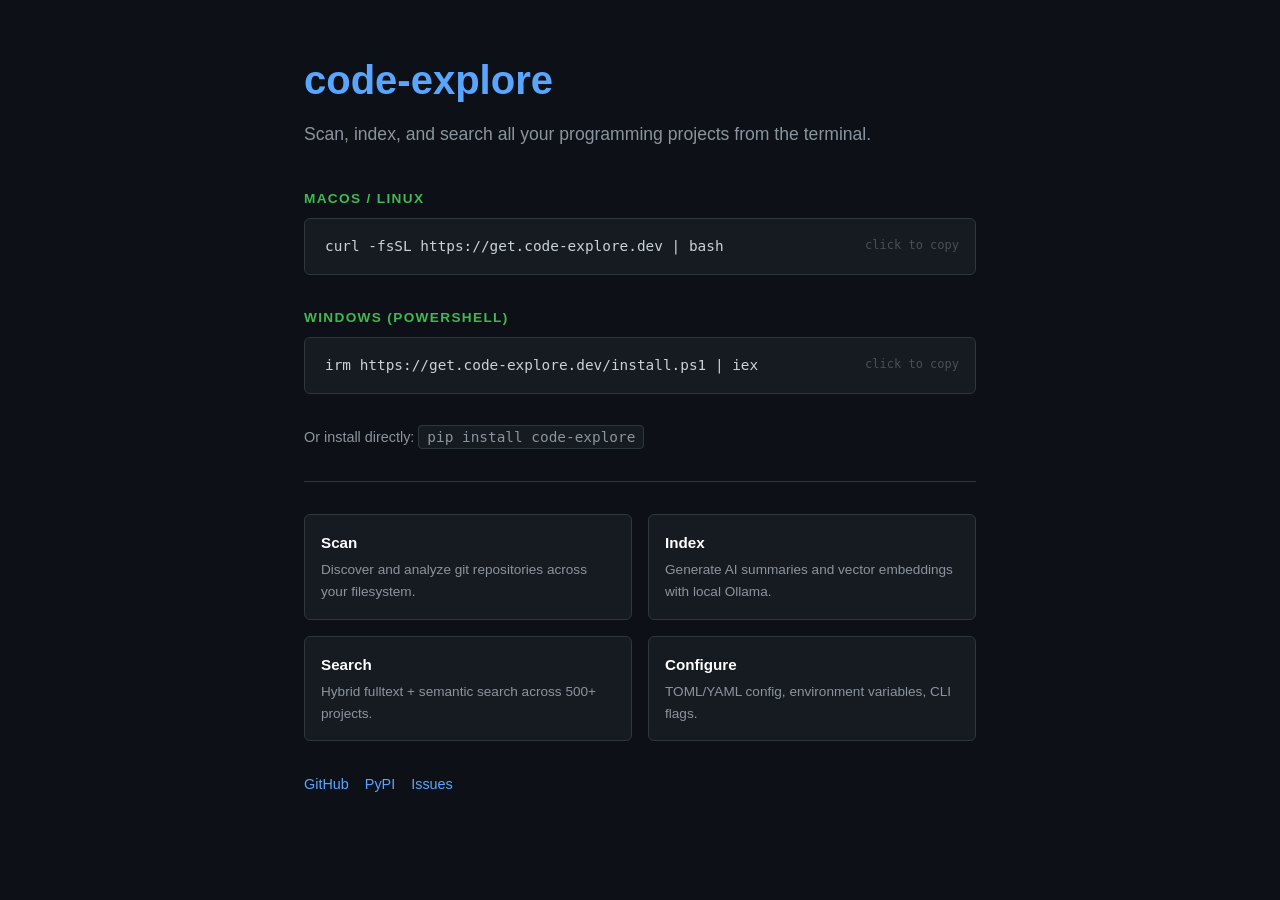
==== docs/index.html @ 653f6dc9 "feat: add install scripts and GitHub Pages landing page - install.sh: Unix installer (detects uv/pip" ====
<!DOCTYPE html>
<html lang="en">
<head>
    <meta charset="UTF-8">
    <meta name="viewport" content="width=device-width, initial-scale=1.0">
    <title>code-explore — Developer Knowledge Base CLI</title>
    <style>
        :root { --bg: #0d1117; --fg: #c9d1d9; --accent: #58a6ff; --green: #3fb950; --border: #30363d; --code-bg: #161b22; }
        * { margin: 0; padding: 0; box-sizing: border-box; }
        body { font-family: -apple-system, BlinkMacSystemFont, 'Segoe UI', Helvetica, Arial, sans-serif; background: var(--bg); color: var(--fg); line-height: 1.6; }
        .container { max-width: 720px; margin: 0 auto; padding: 3rem 1.5rem; }
        h1 { color: #fff; font-size: 2.5rem; margin-bottom: 0.5rem; }
        h1 span { color: var(--accent); }
        .tagline { color: #8b949e; font-size: 1.1rem; margin-bottom: 2.5rem; }
        .install-section { margin-bottom: 2rem; }
        .install-section h2 { color: var(--green); font-size: 0.85rem; text-transform: uppercase; letter-spacing: 0.1em; margin-bottom: 0.5rem; }
        .code-block { background: var(--code-bg); border: 1px solid var(--border); border-radius: 6px; padding: 1rem 1.25rem; font-family: 'SF Mono', 'Fira Code', monospace; font-size: 0.9rem; color: var(--fg); position: relative; cursor: pointer; transition: border-color 0.2s; }
        .code-block:hover { border-color: var(--accent); }
        .code-block::after { content: 'click to copy'; position: absolute; right: 1rem; top: 50%; transform: translateY(-50%); font-size: 0.75rem; color: #484f58; transition: color 0.2s; }
        .code-block:hover::after { color: var(--accent); }
        .code-block.copied::after { content: 'copied!'; color: var(--green); }
        .separator { border: none; border-top: 1px solid var(--border); margin: 2rem 0; }
        .features { display: grid; grid-template-columns: 1fr 1fr; gap: 1rem; margin-bottom: 2rem; }
        .feature { background: var(--code-bg); border: 1px solid var(--border); border-radius: 6px; padding: 1rem; }
        .feature h3 { color: #fff; font-size: 0.95rem; margin-bottom: 0.25rem; }
        .feature p { color: #8b949e; font-size: 0.85rem; }
        .links { display: flex; gap: 1rem; margin-top: 2rem; }
        .links a { color: var(--accent); text-decoration: none; font-size: 0.9rem; }
        .links a:hover { text-decoration: underline; }
        .pip { color: #8b949e; font-size: 0.9rem; margin-top: 1.5rem; }
        .pip code { background: var(--code-bg); padding: 0.2rem 0.5rem; border-radius: 4px; border: 1px solid var(--border); }
        @media (max-width: 600px) { .features { grid-template-columns: 1fr; } h1 { font-size: 1.8rem; } }
    </style>
</head>
<body>
    <div class="container">
        <h1><span>code-explore</span></h1>
        <p class="tagline">Scan, index, and search all your programming projects from the terminal.</p>

        <div class="install-section">
            <h2>macOS / Linux</h2>
            <div class="code-block" onclick="copyText(this, 'curl -fsSL https://get.code-explore.dev | bash')">
                curl -fsSL https://get.code-explore.dev | bash
            </div>
        </div>

        <div class="install-section">
            <h2>Windows (PowerShell)</h2>
            <div class="code-block" onclick="copyText(this, 'irm https://get.code-explore.dev/install.ps1 | iex')">
                irm https://get.code-explore.dev/install.ps1 | iex
            </div>
        </div>

        <p class="pip">Or install directly: <code>pip install code-explore</code></p>

        <hr class="separator">

        <div class="features">
            <div class="feature">
                <h3>Scan</h3>
                <p>Discover and analyze git repositories across your filesystem.</p>
            </div>
            <div class="feature">
                <h3>Index</h3>
                <p>Generate AI summaries and vector embeddings with local Ollama.</p>
            </div>
            <div class="feature">
                <h3>Search</h3>
                <p>Hybrid fulltext + semantic search across 500+ projects.</p>
            </div>
            <div class="feature">
                <h3>Configure</h3>
                <p>TOML/YAML config, environment variables, CLI flags.</p>
            </div>
        </div>

        <div class="links">
            <a href="https://github.com/aipioneers/code-explore">GitHub</a>
            <a href="https://pypi.org/project/code-explore/">PyPI</a>
            <a href="https://github.com/aipioneers/code-explore/issues">Issues</a>
        </div>
    </div>

    <script>
        function copyText(el, text) {
            navigator.clipboard.writeText(text);
            el.classList.add('copied');
            setTimeout(() => el.classList.remove('copied'), 2000);
        }
    </script>
</body>
</html>
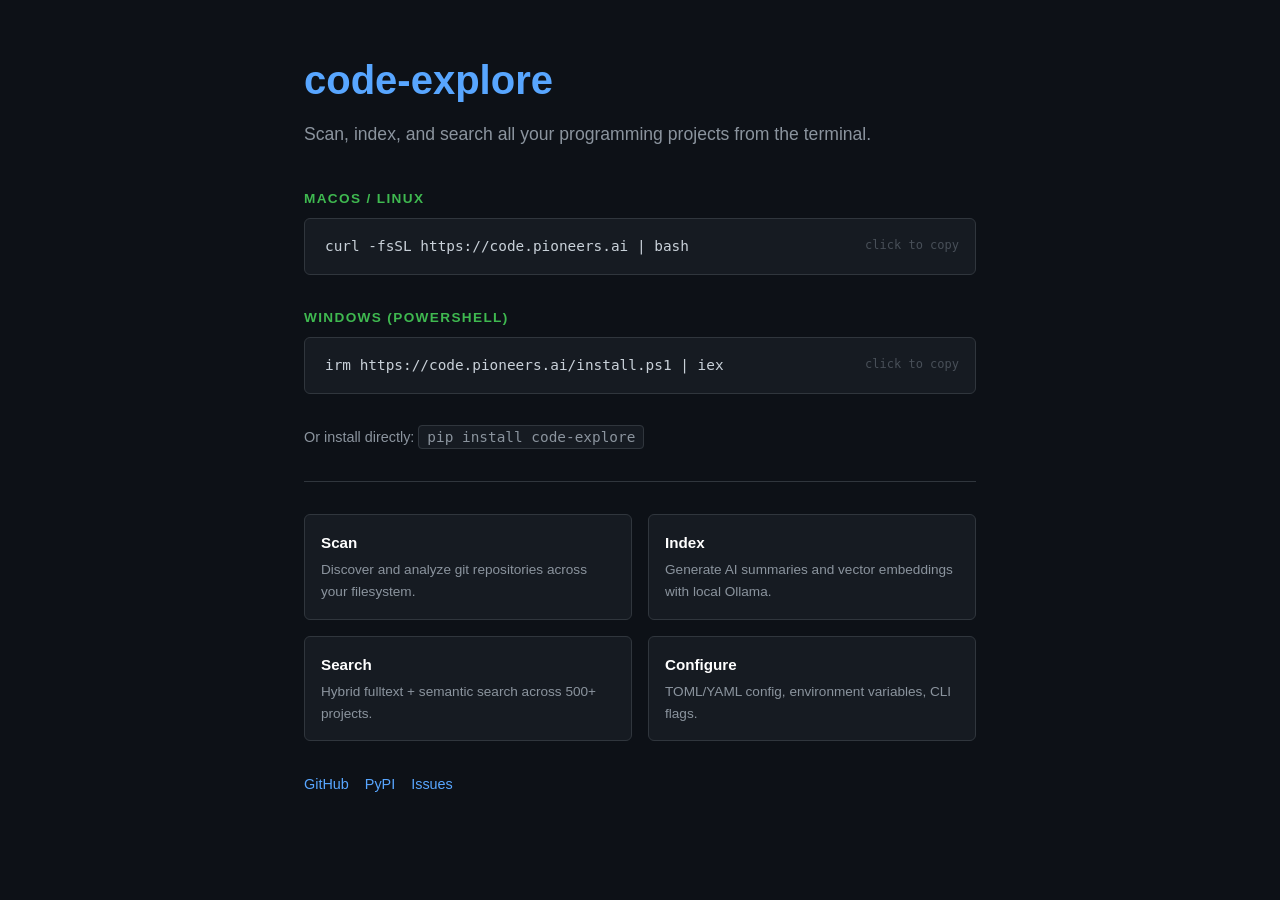
==== commit f44f4169: "chore: update install URLs to code.pioneers.ai" ====
--- a/docs/index.html
+++ b/docs/index.html
@@ -39,15 +39,15 @@
 
         <div class="install-section">
             <h2>macOS / Linux</h2>
-            <div class="code-block" onclick="copyText(this, 'curl -fsSL https://get.code-explore.dev | bash')">
-                curl -fsSL https://get.code-explore.dev | bash
+            <div class="code-block" onclick="copyText(this, 'curl -fsSL https://code.pioneers.ai | bash')">
+                curl -fsSL https://code.pioneers.ai | bash
             </div>
         </div>
 
         <div class="install-section">
             <h2>Windows (PowerShell)</h2>
-            <div class="code-block" onclick="copyText(this, 'irm https://get.code-explore.dev/install.ps1 | iex')">
-                irm https://get.code-explore.dev/install.ps1 | iex
+            <div class="code-block" onclick="copyText(this, 'irm https://code.pioneers.ai/install.ps1 | iex')">
+                irm https://code.pioneers.ai/install.ps1 | iex
             </div>
         </div>
 
